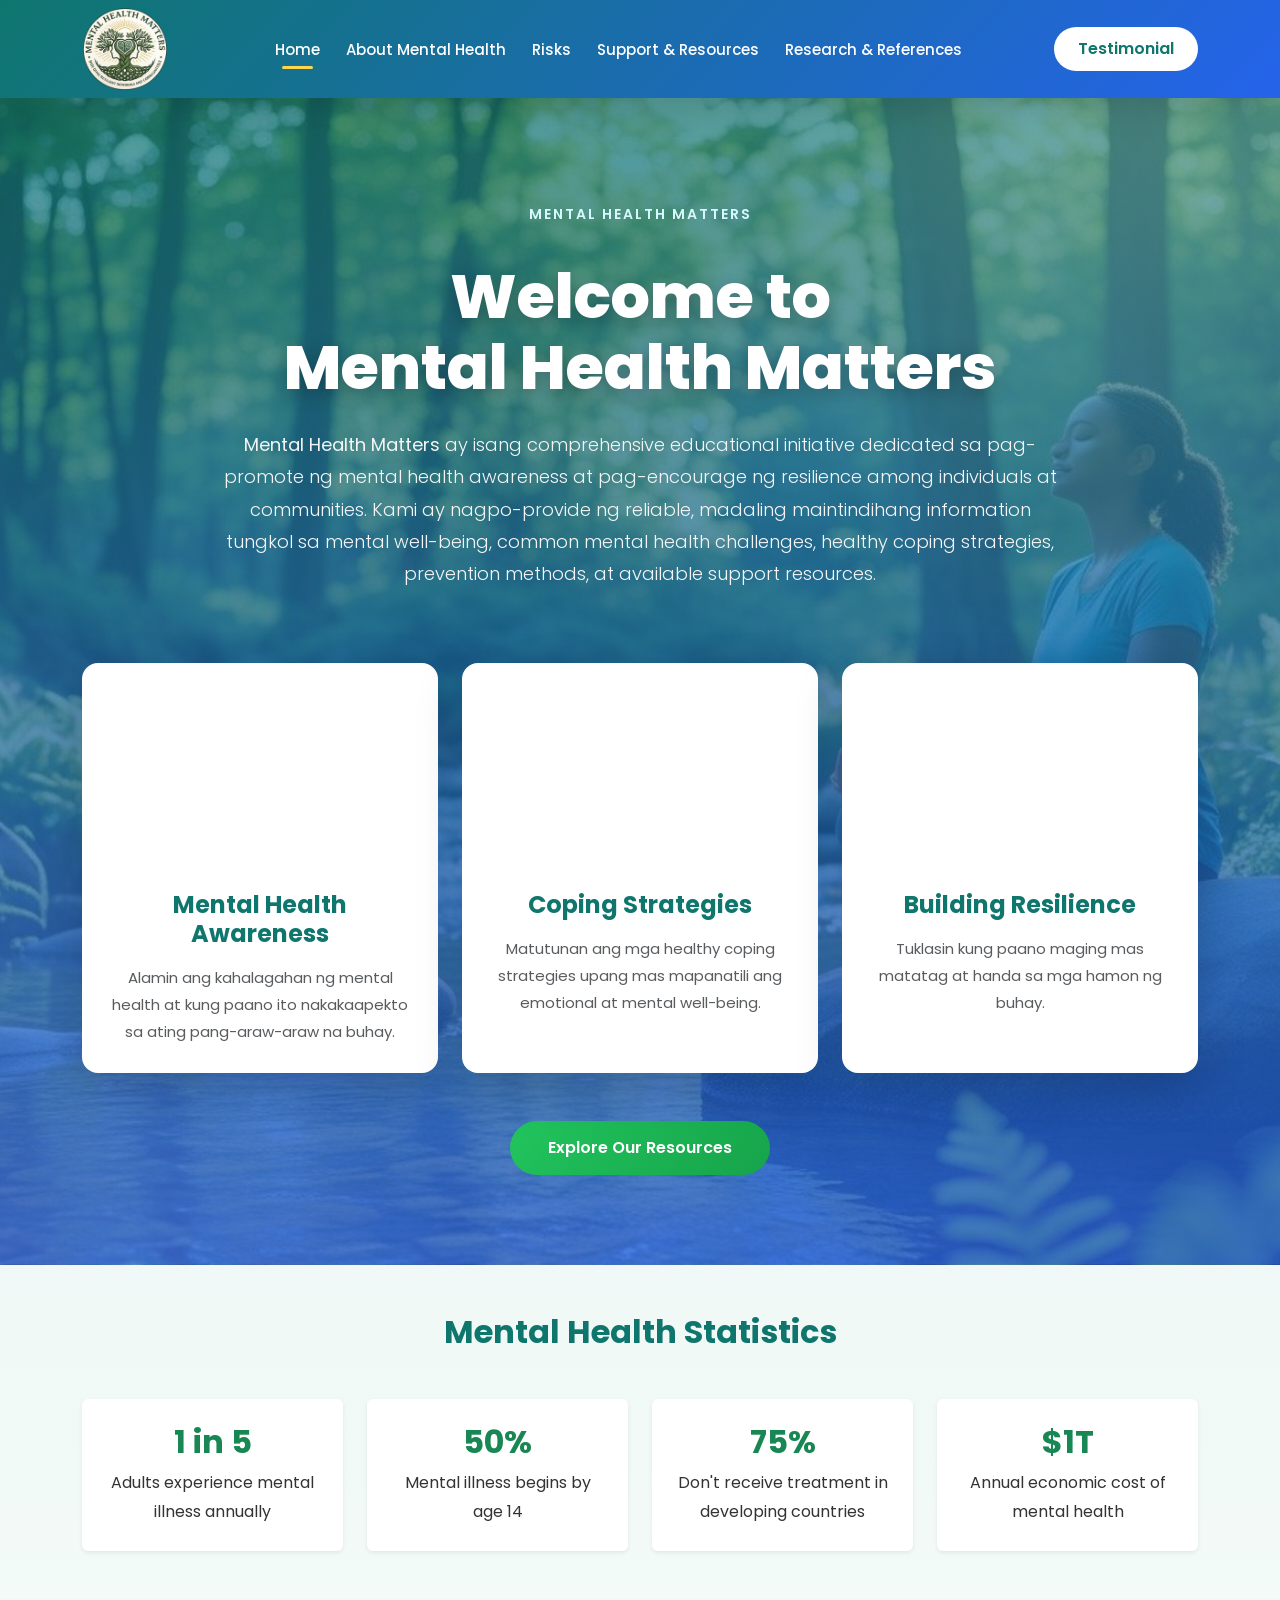
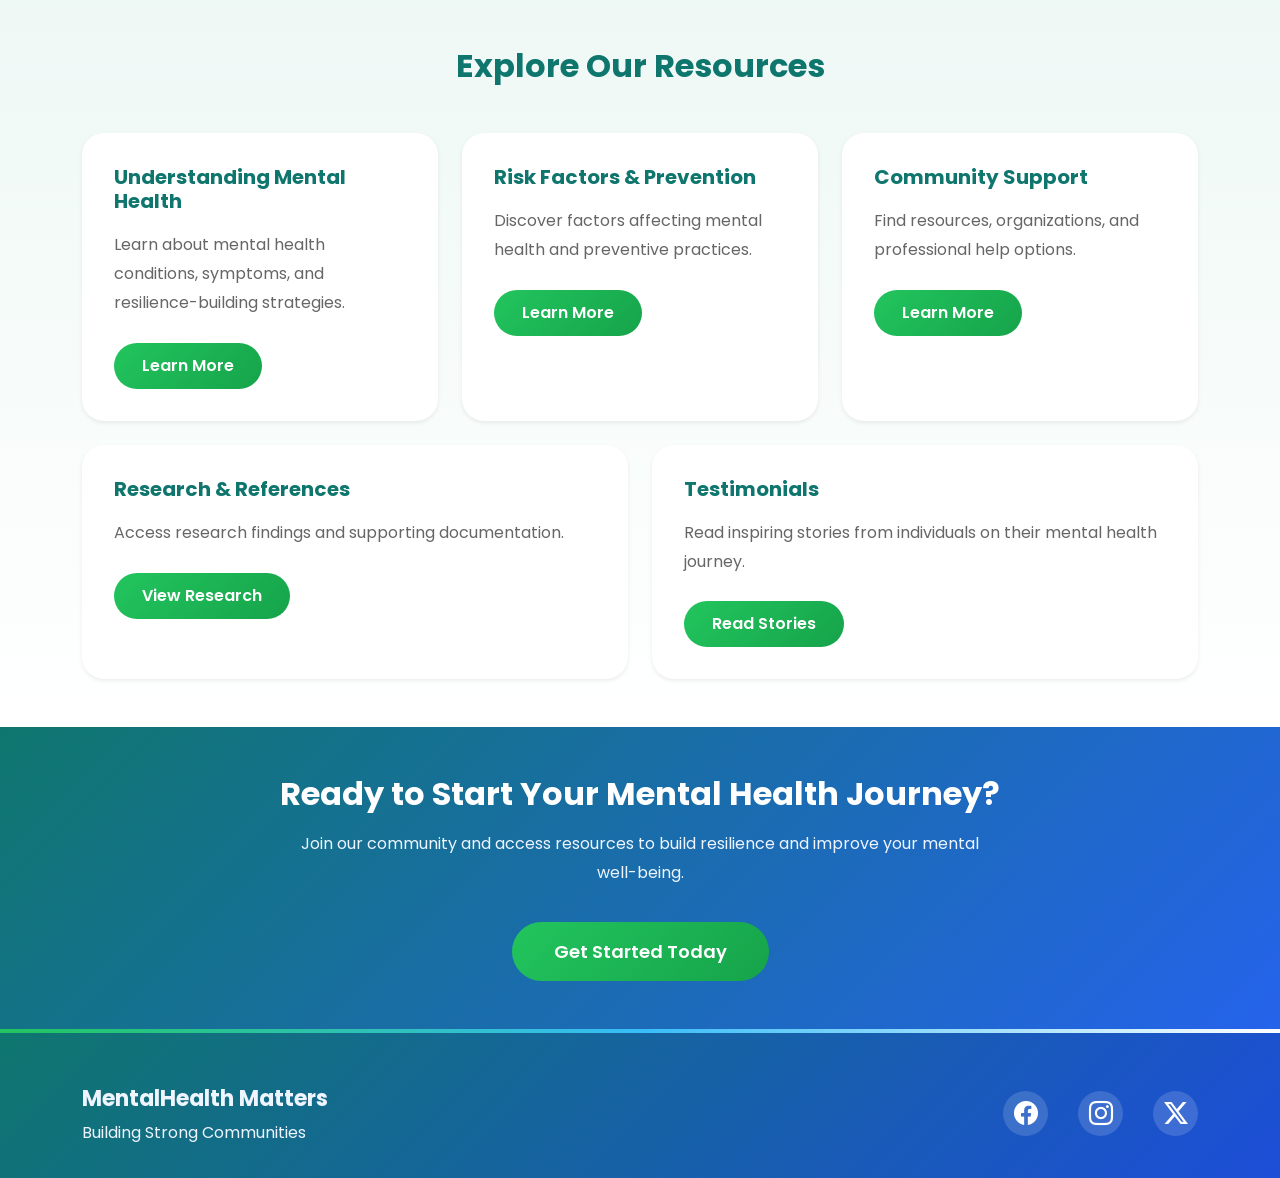
==== index.html @ 5b7d7fb6 "Add files via upload" ====
<!doctype html>
<html lang="en">
  <head>
    <meta charset="UTF-8" />
    <meta name="viewport" content="width=device-width, initial-scale=1" />
    <title>Mental Health Matters</title>
    <link rel="stylesheet" href="css/bootstrap.min.css" />
    <!-- Google Font -->
    <link
      href="https://fonts.googleapis.com/css2?family=Poppins:wght@300;400;500;600;700;800&display=swap"
      rel="stylesheet"
    />
    <link
      href="https://cdn.jsdelivr.net/npm/bootstrap-icons@1.11.3/font/bootstrap-icons.css"
      rel="stylesheet"
    />
    <!-- Custom CSS -->
    <link rel="stylesheet" href="css/style.css" />
  </head>

  <body>
    <!-- NAVBAR -->

    <nav class="navbar navbar-expand-lg">
      <div class="container">
        <a class="navbar-brand" href="#">
          <img src="/images/logo.png" class="logo img-fluid" alt="Logo" />
        </a>

        <button
          class="navbar-toggler"
          type="button"
          data-bs-toggle="offcanvas"
          data-bs-target="#mobileMenu"
        >
          <span class="navbar-toggler-icon"></span>
        </button>

        <div class="collapse navbar-collapse justify-content-center">
          <ul class="navbar-nav">
            <li class="nav-item">
              <a class="nav-link active" href="#">Home</a>
            </li>

            <li class="nav-item">
              <a class="nav-link" href="about.html">About Mental Health</a>
            </li>

            <li class="nav-item">
              <a class="nav-link" href="risks.html">Risks</a>
            </li>
            <li class="nav-item">
              <a class="nav-link" href="resources.html">Support & Resources</a>
            </li>

            <li class="nav-item">
              <a class="nav-link" href="research.html">Research & References</a>
            </li>
          </ul>
        </div>

        <a href="testimonial.html" class="btn btn-login d-none d-lg-inline">
          Testimonial
        </a>
      </div>
    </nav>

    <!-- OFFCANVAS -->

    <div class="offcanvas offcanvas-start" id="mobileMenu">
      <div class="offcanvas-header">
        <h5>Menu</h5>

        <button class="btn-close" data-bs-dismiss="offcanvas"></button>
      </div>

      <div class="offcanvas-body">
        <ul class="navbar-nav">
          <li class="nav-item mb-2">
            <a class="nav-link active" href="index.html">Home</a>
          </li>

          <li class="nav-item mb-2">
            <a class="nav-link" href="about.html">About Mental Health</a>
          </li>
          <li class="nav-item mb-2">
            <a class="nav-link" href="risks.html">Risks</a>
          </li>

          <li class="nav-item">
            <a class="nav-link" href="resources.html">Support & Resources</a>
          </li>

          <li class="nav-item mb-2">
            <a class="nav-link" href="research.html">Research & References</a>
          </li>
          <a href="#" class="btn btn-success rounded-pill"> Testimonial </a>
        </ul>
      </div>
    </div>

    <section class="hero reveal">
      <div class="container">
        <small class="text-uppercase">Mental Health Matters</small>

        <h1 class="mt-3">
          Welcome to <br />
          Mental Health Matters
        </h1>

        <p class="lead mt-4 mx-auto" style="max-width: 850px">
          <strong>Mental Health Matters</strong> ay isang comprehensive
          educational initiative dedicated sa pag-promote ng mental health
          awareness at pag-encourage ng resilience among individuals at
          communities. Kami ay nagpo-provide ng reliable, madaling maintindihang
          information tungkol sa mental well-being, common mental health
          challenges, healthy coping strategies, prevention methods, at
          available support resources.
        </p>

        <div class="row g-4 mt-5">
          <!-- Video 1 -->
          <div class="col-lg-4 col-md-6">
            <div
              class="card border-0 shadow-lg h-100 rounded-4 overflow-hidden"
            >
              <div class="ratio ratio-16x9">
                <iframe
                  src="https://www.youtube.com/embed/Hv_jIuBOJn8"
                  title="Mental Health Video 1"
                  allowfullscreen
                >
                </iframe>
              </div>

              <div class="card-body">
                <h4 class="fw-bold">Mental Health Awareness</h4>

                <p class="text-muted">
                  Alamin ang kahalagahan ng mental health at kung paano ito
                  nakakaapekto sa ating pang-araw-araw na buhay.
                </p>
              </div>
            </div>
          </div>

          <!-- Video 2 -->
          <div class="col-lg-4 col-md-6">
            <div
              class="card border-0 shadow-lg h-100 rounded-4 overflow-hidden"
            >
              <div class="ratio ratio-16x9">
                <iframe
                  src="https://www.youtube.com/embed/H_V9Z8RaaWo"
                  title="Mental Health Video 2"
                  allowfullscreen
                >
                </iframe>
              </div>

              <div class="card-body">
                <h4 class="fw-bold">Coping Strategies</h4>

                <p class="text-muted">
                  Matutunan ang mga healthy coping strategies upang mas
                  mapanatili ang emotional at mental well-being.
                </p>
              </div>
            </div>
          </div>

          <!-- Video 3 -->
          <div class="col-lg-4 col-md-6 mx-md-auto">
            <div
              class="card border-0 shadow-lg h-100 rounded-4 overflow-hidden"
            >
              <div class="ratio ratio-16x9">
                <iframe
                  src="https://www.youtube.com/embed/SvfWxRh9TGE"
                  title="Mental Health Video 3"
                  allowfullscreen
                >
                </iframe>
              </div>

              <div class="card-body">
                <h4 class="fw-bold">Building Resilience</h4>

                <p class="text-muted">
                  Tuklasin kung paano maging mas matatag at handa sa mga hamon
                  ng buhay.
                </p>
              </div>
            </div>
          </div>
        </div>

        <a href="about.html" class="btn btn-start mt-5">
          Explore Our Resources
        </a>
      </div>
    </section>

    <!-- Mental Health Statistics -->
    <section class="py-5 reveal">
      <div class="container">
        <div class="text-center mb-5">
          <h2 class="fw-bold">Mental Health Statistics</h2>
        </div>

        <div class="row g-4 text-center">
          <div class="col-md-3 col-6">
            <div class="p-4 shadow-sm rounded bg-white h-100">
              <h2 class="fw-bold text-success">1 in 5</h2>
              <p class="mb-0">Adults experience mental illness annually</p>
            </div>
          </div>

          <div class="col-md-3 col-6">
            <div class="p-4 shadow-sm rounded bg-white h-100">
              <h2 class="fw-bold text-success">50%</h2>
              <p class="mb-0">Mental illness begins by age 14</p>
            </div>
          </div>

          <div class="col-md-3 col-6">
            <div class="p-4 shadow-sm rounded bg-white h-100">
              <h2 class="fw-bold text-success">75%</h2>
              <p class="mb-0">
                Don't receive treatment in developing countries
              </p>
            </div>
          </div>

          <div class="col-md-3 col-6">
            <div class="p-4 shadow-sm rounded bg-white h-100">
              <h2 class="fw-bold text-success">$1T</h2>
              <p class="mb-0">Annual economic cost of mental health</p>
            </div>
          </div>
        </div>
      </div>
    </section>

    <!-- Explore Resources -->
    <section class="py-5 bg-light reveal">
      <div class="container">
        <div class="text-center mb-5">
          <h2 class="fw-bold">Explore Our Resources</h2>
        </div>

        <div class="row g-4">
          <div class="col-lg-4 col-md-6">
            <div class="card h-100 shadow-sm border-0">
              <div class="card-body">
                <h5 class="fw-bold">Understanding Mental Health</h5>
                <p>
                  Learn about mental health conditions, symptoms, and
                  resilience-building strategies.
                </p>
                <a href="about.html" class="btn btn-success rounded-pill">
                  Learn More
                </a>
              </div>
            </div>
          </div>

          <div class="col-lg-4 col-md-6">
            <div class="card h-100 shadow-sm border-0">
              <div class="card-body">
                <h5 class="fw-bold">Risk Factors & Prevention</h5>
                <p>
                  Discover factors affecting mental health and preventive
                  practices.
                </p>
                <a href="risks.html" class="btn btn-success rounded-pill">
                  Learn More
                </a>
              </div>
            </div>
          </div>

          <div class="col-lg-4 col-md-6">
            <div class="card h-100 shadow-sm border-0">
              <div class="card-body">
                <h5 class="fw-bold">Community Support</h5>
                <p>
                  Find resources, organizations, and professional help options.
                </p>
                <a href="resources.html" class="btn btn-success rounded-pill">
                  Learn More
                </a>
              </div>
            </div>
          </div>

          <div class="col-lg-6">
            <div class="card h-100 shadow-sm border-0">
              <div class="card-body">
                <h5 class="fw-bold">Research & References</h5>
                <p>Access research findings and supporting documentation.</p>
                <a href="research.html" class="btn btn-success rounded-pill">
                  View Research
                </a>
              </div>
            </div>
          </div>

          <div class="col-lg-6">
            <div class="card h-100 shadow-sm border-0">
              <div class="card-body">
                <h5 class="fw-bold">Testimonials</h5>
                <p>
                  Read inspiring stories from individuals on their mental health
                  journey.
                </p>
                <a href="testimonial.html" class="btn btn-success rounded-pill">
                  Read Stories
                </a>
              </div>
            </div>
          </div>
        </div>
      </div>
    </section>

    <!-- CTA -->
    <section class="py-5 text-center reveal">
      <div class="container">
        <h2 class="fw-bold">Ready to Start Your Mental Health Journey?</h2>

        <p class="mt-3">
          Join our community and access resources to build resilience and
          improve your mental well-being.
        </p>

        <a href="about.html" class="btn btn-success btn-lg rounded-pill">
          Get Started Today
        </a>
      </div>
    </section>
    <!-- FOOTER -->

    <footer>
      <div class="container">
        <div class="row align-items-center">
          <div class="col-md-6">
            <strong>MentalHealth Matters</strong><br />
            Building Strong Communities
          </div>

          <div class="col-md-6 text-md-end social">
            <a href="#" class="me-3 text-decoration-none" aria-label="Facebook">
              <i class="bi bi-facebook fs-4"></i>
            </a>
            <a
              href="#"
              class="me-3 text-decoration-none"
              aria-label="Instagram"
            >
              <i class="bi bi-instagram fs-4"></i>
            </a>
            <a href="#" class="text-decoration-none" aria-label="Twitter (X)">
              <i class="bi bi-twitter-x fs-4"></i>
            </a>
          </div>
        </div>
      </div>
    </footer>
   <a href="#" id="backToTop" class="back-to-top">
      <i class="bi bi-arrow-up"></i>
    </a>
    <script src="js/bootstrap.bundle.min.js"></script>
    <script src="js/mental-health.js"></script>
 
      </body>
</html>
---- css/style.css ----
*,
*::before,
*::after {
  margin: 0;
  padding: 0;
  box-sizing: border-box;
}

html {
  scroll-behavior: smooth;
}

body {
  font-family: "Poppins", sans-serif;
  color: #333;
  line-height: 1.8;
  overflow-x: hidden;

  padding-top: 90px;

  background: linear-gradient(to bottom, #f7fcff 0%, #eef8f5 40%, #ffffff 100%);
}

/* ==========================
   IMAGES
========================== */

img {
  max-width: 100%;
  height: auto;
  display: block;
}

/* ==========================
   LINKS
========================== */

a {
  text-decoration: none;
  transition: 0.3s;
}

/* ==========================
   SECTION SPACING
========================== */

section {
  padding: 90px 0;
}

/* ==========================
   NAVBAR
========================== */

.navbar {
  position: fixed;
  top: 0;
  left: 0;
  width: 100%;

  z-index: 1050;

  background: linear-gradient(135deg, #0f766e, #2563eb);

  box-shadow: 0 10px 30px rgba(0, 0, 0, 0.12);

  transition: 0.35s;
}

/* LOGO */

.logo {
  width: 85px;
  height: auto;

  transition: 0.35s;
}

.logo:hover {
  transform: rotate(-5deg) scale(1.05);
}

.navbar-brand {
  padding: 0;
}

/* MENU */

.navbar-nav {
  align-items: center;
}

.navbar-nav .nav-link {
  position: relative;

  color: #fff !important;

  font-size: 15px;

  font-weight: 500;

  margin: 0 5px;

  padding: 12px 18px;

  transition: 0.3s;
}

.navbar-nav .nav-link:hover {
  color: #ffd54f !important;
}

.navbar-nav .nav-link::after {
  content: "";

  position: absolute;

  left: 15px;

  right: 15px;

  bottom: 6px;

  height: 3px;

  border-radius: 10px;

  background: #ffd54f;

  transform: scaleX(0);

  transition: 0.3s;
}

.navbar-nav .nav-link:hover::after,
.navbar-nav .nav-link.active::after {
  transform: scaleX(1);
}

/* LOGIN BUTTON */

.btn-login {
  background: #fff;

  color: #0f766e;

  border-radius: 40px;

  padding: 10px 24px;

  font-weight: 600;

  border: none;

  transition: 0.35s;
}

.btn-login:hover {
  background: #ffd54f;

  color: #111;

  transform: translateY(-3px);

  box-shadow: 0 10px 25px rgba(0, 0, 0, 0.18);
}

/* TOGGLER */

.navbar-toggler {
  border: none;
}

.navbar-toggler:focus {
  box-shadow: none;
}

/* ==========================
   HERO
========================== */

.hero {
  position: relative;

  overflow: hidden;

  text-align: center;

  color: #fff;

  padding: 110px 0 90px;

  background:
    linear-gradient(rgba(15, 118, 110, 0.7), rgba(37, 99, 235, 0.75)),
    url("/images/mental-health-bg.jpg");

  background-size: cover;

  background-position: center;

  background-repeat: no-repeat;
}

.hero::before {
  content: "";

  position: absolute;

  inset: 0;

  background:
    radial-gradient(
      circle at top right,
      rgba(255, 255, 255, 0.2),
      transparent 35%
    ),
    radial-gradient(
      circle at bottom left,
      rgba(255, 255, 255, 0.1),
      transparent 40%
    );
}

.hero .container {
  position: relative;

  z-index: 5;
}

/* SMALL TITLE */

.hero small {
  display: inline-block;

  color: #d7f8ff;

  font-weight: 600;

  letter-spacing: 2px;

  text-transform: uppercase;

  margin-bottom: 18px;
}

/* MAIN TITLE */

.hero h1 {
  font-size: 62px;

  font-weight: 800;

  line-height: 1.15;

  margin-bottom: 25px;

  text-shadow: 0 5px 18px rgba(0, 0, 0, 0.25);
}

/* DESCRIPTION */

.hero p {
  max-width: 900px;

  margin: auto;

  color: #f5f5f5;

  font-size: 18px;
}

/* ==========================
   HERO BUTTON
========================== */

.btn-start {
  display: inline-block;

  margin-top: 40px;

  background: linear-gradient(135deg, #22c55e, #16a34a);

  color: #fff;

  border: none;

  border-radius: 40px;

  padding: 15px 38px;

  font-size: 16px;

  font-weight: 600;

  transition: 0.35s;
}

.btn-start:hover {
  color: #fff;

  transform: translateY(-5px);

  box-shadow: 0 18px 35px rgba(34, 197, 94, 0.45);
}

/* ==========================
   VIDEO CARDS
========================== */

.hero .card {
  border: none;

  border-radius: 22px;

  overflow: hidden;

  background: #fff;

  transition: 0.35s;

  box-shadow: 0 15px 35px rgba(0, 0, 0, 0.12);
}

.hero .card:hover {
  transform: translateY(-10px);

  box-shadow: 0 25px 45px rgba(0, 0, 0, 0.2);
}

.hero iframe {
  border: none;
}

.hero .card-body {
  padding: 28px;
}

.hero .card h4 {
  color: #0f766e;

  font-weight: 700;

  margin-bottom: 15px;
}

.hero .card p {
  color: #666;

  font-size: 15px;
}

/* ==========================
   GENERIC CARDS
========================== */

.card {
  border: none;

  border-radius: 20px;

  transition: 0.35s;

  overflow: hidden;

  box-shadow: 0 12px 28px rgba(0, 0, 0, 0.08);
}

.card:hover {
  transform: translateY(-8px);

  box-shadow: 0 20px 40px rgba(0, 0, 0, 0.15);
}

/* ==========================
   RESPONSIVE
========================== */

@media (max-width: 992px) {
  .logo {
    width: 72px;
  }

  .hero h1 {
    font-size: 48px;
  }
}

@media (max-width: 768px) {
  body {
    padding-top: 80px;
  }

  section {
    padding: 70px 0;
  }

  .logo {
    width: 60px;
  }

  .hero {
    padding: 90px 0 70px;
  }

  .hero h1 {
    font-size: 38px;
  }

  .hero p {
    font-size: 16px;
  }

  .btn-start {
    padding: 13px 30px;
  }
}

@media (max-width: 576px) {
  .hero h1 {
    font-size: 32px;
  }

  .hero p {
    font-size: 15px;
  }

  .navbar-nav .nav-link {
    padding: 12px 0;
  }
}

/* ==========================
   MENTAL HEALTH STATISTICS
========================== */

.stats-section {
  background: #f7fcff;
}

.stats-section .section-title,
.py-5 h2 {
  font-weight: 700;
  color: #0f766e;
}

.stats-card {
  background: #fff;

  border-radius: 20px;

  padding: 35px 25px;

  text-align: center;

  height: 100%;

  transition: 0.35s;

  box-shadow: 0 12px 30px rgba(0, 0, 0, 0.08);
}

.stats-card:hover {
  transform: translateY(-10px);

  box-shadow: 0 25px 45px rgba(0, 0, 0, 0.15);
}

.stats-card h2 {
  font-size: 42px;

  font-weight: 800;

  color: #22c55e;

  margin-bottom: 15px;
}

.stats-card p {
  color: #666;

  margin: 0;
}

/* Existing Bootstrap Cards */

.py-5 .shadow-sm {
  border: none !important;

  border-radius: 18px;

  transition: 0.35s;

  background: #fff;
}

.py-5 .shadow-sm:hover {
  transform: translateY(-8px);

  box-shadow: 0 20px 40px rgba(0, 0, 0, 0.15) !important;
}

/* ==========================
   EXPLORE RESOURCES
========================== */

.bg-light {
  background: linear-gradient(to bottom, #eef8f5, #ffffff) !important;
}

.bg-light .card {
  border: none;

  border-radius: 22px;

  overflow: hidden;

  transition: 0.35s;

  background: #fff;

  box-shadow: 0 15px 35px rgba(0, 0, 0, 0.08);
}

.bg-light .card:hover {
  transform: translateY(-10px);

  box-shadow: 0 25px 45px rgba(0, 0, 0, 0.15);
}

.bg-light .card-body {
  padding: 32px;
}

.bg-light .card h5 {
  color: #0f766e;

  font-weight: 700;

  margin-bottom: 18px;
}

.bg-light .card p {
  color: #666;

  margin-bottom: 25px;
}

/* ==========================
   BUTTONS
========================== */

.btn-success {
  background: linear-gradient(135deg, #22c55e, #16a34a);

  border: none;

  border-radius: 50px;

  padding: 11px 28px;

  font-weight: 600;

  transition: 0.35s;
}

.btn-success:hover {
  background: linear-gradient(135deg, #16a34a, #15803d);

  transform: translateY(-3px);

  box-shadow: 0 15px 30px rgba(34, 197, 94, 0.35);
}

.btn-lg {
  padding: 16px 42px;

  font-size: 18px;
}

/* ==========================
   CTA SECTION
========================== */

.cta-section {
  background: linear-gradient(135deg, #0f766e, #2563eb);

  color: #fff;

  text-align: center;
}

.cta-section h2 {
  color: #fff;

  font-weight: 700;
}

.cta-section p {
  color: #f2f2f2;

  font-size: 18px;

  max-width: 750px;

  margin: auto;
}

/* Existing CTA */

section.text-center {
  background: linear-gradient(135deg, #0f766e, #2563eb);

  color: #fff;
}

section.text-center h2 {
  color: #fff;

  font-weight: 700;
}

section.text-center p {
  color: #eef5ff;

  max-width: 700px;

  margin: auto auto 35px;
}

/* ==========================
   FOOTER
========================== */

footer {
  background: linear-gradient(135deg, #0f766e, #1d4ed8);

  color: #fff;

  margin-top: 0;

  padding: 50px 0 30px;

  position: relative;
}

footer::before {
  content: "";

  position: absolute;

  top: 0;

  left: 0;

  width: 100%;

  height: 4px;

  background: linear-gradient(90deg, #22c55e, #38bdf8, #ffffff);
}

footer strong {
  font-size: 22px;

  font-weight: 700;
}

footer p,
footer div {
  color: #eef5ff;
}

/* ==========================
   SOCIAL ICONS
========================== */

.social a {
  width: 45px;

  height: 45px;

  border-radius: 50%;

  display: inline-flex;

  justify-content: center;

  align-items: center;

  background: rgba(255, 255, 255, 0.15);

  color: #fff;

  margin-left: 10px;

  transition: 0.35s;
}

.social a:hover {
  background: #ffd54f;

  color: #0f172a;

  transform: translateY(-5px) rotate(8deg);
}

/* ==========================
   GENERIC SECTION TITLES
========================== */

.section-title {
  font-size: 42px;

  font-weight: 800;

  color: #0f766e;

  margin-bottom: 20px;
}

.section-subtitle {
  color: #64748b;

  font-size: 18px;

  margin-bottom: 50px;
}

/* ==========================
   RESPONSIVE
========================== */

@media (max-width: 768px) {
  .stats-card {
    padding: 25px;
  }

  .stats-card h2 {
    font-size: 34px;
  }

  .bg-light .card-body {
    padding: 25px;
  }

  footer {
    text-align: center;
  }

  .social {
    margin-top: 20px;
  }
}

@media (max-width: 576px) {
  .section-title {
    font-size: 30px;
  }

  .btn-lg {
    padding: 14px 28px;

    font-size: 16px;
  }
}

/* =====================================================
   FLOATING TESTIMONIAL BUTTON
=====================================================*/

.floating-testimonial {
  position: fixed;

  right: 25px;

  bottom: 30px;

  width: 65px;

  height: 65px;

  border-radius: 50%;

  display: flex;

  align-items: center;

  justify-content: center;

  background: linear-gradient(135deg, #22c55e, #16a34a);

  color: #fff;

  font-size: 26px;

  text-decoration: none;

  z-index: 999;

  box-shadow: 0 15px 35px rgba(0, 0, 0, 0.25);

  animation: pulse 2.5s infinite;

  transition: 0.35s;
}

.floating-testimonial:hover {
  transform: translateY(-8px) scale(1.08);

  color: #fff;
}

@keyframes pulse {
  0% {
    box-shadow: 0 0 0 0 rgba(34, 197, 94, 0.5);
  }

  70% {
    box-shadow: 0 0 0 18px rgba(34, 197, 94, 0);
  }

  100% {
    box-shadow: 0 0 0 0 rgba(34, 197, 94, 0);
  }
}

/* =====================================================
   CONSTRUCTION PAGE
=====================================================*/

.construction {
  min-height: 75vh;

  display: flex;

  align-items: center;

  background: linear-gradient(180deg, #f7fcff, #eef8f5);
}

.construction-img {
  animation: floatImage 4s ease-in-out infinite;
}

@keyframes floatImage {
  0% {
    transform: translateY(0);
  }

  50% {
    transform: translateY(-15px);
  }

  100% {
    transform: translateY(0);
  }
}

/* =====================================================
   RESILIENCE SECTION
=====================================================*/

.resilience {
  background: #fff;

  padding: 90px 0;
}

.section-subtitle {
  color: #0f766e;

  font-weight: 600;

  letter-spacing: 2px;

  text-transform: uppercase;
}

.section-title {
  font-size: 42px;

  font-weight: 800;

  color: #0f766e;

  margin-bottom: 25px;
}

.resilience p {
  color: #666;

  text-align: justify;
}

.feature-card {
  background: #fff;

  border-radius: 20px;

  padding: 30px;

  text-align: center;

  transition: 0.35s;

  box-shadow: 0 10px 30px rgba(0, 0, 0, 0.08);

  height: 100%;
}

.feature-card:hover {
  transform: translateY(-10px);

  box-shadow: 0 20px 45px rgba(0, 0, 0, 0.15);
}

.feature-icon {
  width: 90px;

  height: 90px;

  margin: auto;

  border-radius: 50%;

  background: linear-gradient(135deg, #22c55e, #0ea5e9);

  display: flex;

  justify-content: center;

  align-items: center;

  margin-bottom: 20px;
}

.feature-icon i {
  color: #fff;

  font-size: 36px;
}

/* =====================================================
   RISK SECTION
=====================================================*/

.risk-section {
  background: #f7fcff;

  padding: 90px 0;
}

.risk-card {
  background: #fff;

  border-radius: 20px;

  padding: 30px;

  transition: 0.35s;

  height: 100%;

  box-shadow: 0 10px 30px rgba(0, 0, 0, 0.08);
}

.risk-card:hover {
  transform: translateY(-10px);

  box-shadow: 0 20px 45px rgba(0, 0, 0, 0.15);
}

.risk-icon {
  width: 70px;

  height: 70px;

  border-radius: 50%;

  background: linear-gradient(135deg, #0ea5e9, #22c55e);

  display: flex;

  justify-content: center;

  align-items: center;

  margin-bottom: 20px;
}

.risk-icon i {
  color: #fff;

  font-size: 28px;
}

.risk-card h5 {
  color: #0f766e;

  font-weight: 700;
}

.risk-card p {
  color: #666;

  text-align: justify;
}

/* =====================================================
   COMMUNITY
=====================================================*/

.community-section {
  background: #fff;

  padding: 90px 0;
}

.resource-card {
  background: #fff;

  border-radius: 20px;

  padding: 30px;

  transition: 0.35s;

  box-shadow: 0 10px 30px rgba(0, 0, 0, 0.08);

  height: 100%;
}

.resource-card:hover {
  transform: translateY(-10px);

  box-shadow: 0 20px 45px rgba(0, 0, 0, 0.15);
}

.resource-icon {
  width: 70px;

  height: 70px;

  border-radius: 50%;

  background: linear-gradient(135deg, #22c55e, #0ea5e9);

  display: flex;

  align-items: center;

  justify-content: center;

  margin-bottom: 20px;
}

.resource-icon i {
  color: #fff;

  font-size: 28px;
}

.resource-card h5 {
  color: #0f766e;

  font-weight: 700;
}

.resource-card p {
  color: #666;

  text-align: justify;
}

.btn-resource {
  background: linear-gradient(135deg, #22c55e, #16a34a);

  color: #fff;

  border-radius: 30px;

  padding: 10px 26px;
}

.btn-resource:hover {
  color: #fff;

  transform: translateY(-3px);
}

.map-card {
  border-radius: 20px;

  overflow: hidden;

  box-shadow: 0 10px 30px rgba(0, 0, 0, 0.08);
}

.map-card iframe {
  width: 100%;

  min-height: 320px;

  border: 0;
}

/* =====================================================
   RESEARCH
=====================================================*/

.research-section {
  background: #f7fcff;

  padding: 90px 0;
}

.research-title {
  font-size: 44px;

  font-weight: 800;

  color: #0f766e;

  margin-bottom: 20px;
}

.research-box {
  background: #fff;

  border-radius: 20px;

  padding: 35px;

  height: 100%;

  transition: 0.35s;

  box-shadow: 0 10px 30px rgba(0, 0, 0, 0.08);
}

.research-box:hover {
  transform: translateY(-10px);

  box-shadow: 0 20px 45px rgba(0, 0, 0, 0.15);
}

.research-box h5 {
  color: #0f766e;

  font-weight: 700;
}

.research-box p {
  color: #666;

  text-align: justify;
}

.doc-icons {
  display: flex;

  gap: 18px;

  margin: 25px 0;
}

.doc-icons i {
  color: #22c55e;

  font-size: 34px;
}

.btn-research {
  background: linear-gradient(135deg, #22c55e, #16a34a);

  color: #fff;

  border-radius: 30px;

  padding: 10px 28px;
}

.btn-research:hover {
  color: #fff;
}

.reference-list li {
  margin-bottom: 12px;

  color: #555;
}

/* =====================================================
   EXPERTS
=====================================================*/

.expert {
  background: #fff;

  border-radius: 20px;

  padding: 35px 25px;

  text-align: center;

  transition: 0.35s;

  height: 100%;

  box-shadow: 0 10px 30px rgba(0, 0, 0, 0.08);
}

.expert:hover {
  transform: translateY(-10px);

  box-shadow: 0 20px 45px rgba(0, 0, 0, 0.15);
}

.expert img {
  width: 150px;

  height: 150px;

  object-fit: cover;

  border-radius: 50%;

  margin: auto;

  border: 6px solid #d1fae5;

  margin-bottom: 20px;
}

.expert h6 {
  color: #0f766e;

  font-size: 22px;

  font-weight: 700;
}

.expert small {
  color: #777;
}

/* =====================================================
   FADE ANIMATION
=====================================================*/

.fade-up {
  animation: fadeUp 0.8s ease;
}

@keyframes fadeUp {
  from {
    opacity: 0;

    transform: translateY(40px);
  }

  to {
    opacity: 1;

    transform: translateY(0);
  }
}

/* =====================================================
   RESPONSIVE
=====================================================*/

@media (max-width: 992px) {
  .research-title {
    font-size: 36px;
  }
}

@media (max-width: 768px) {
  .section-title {
    font-size: 32px;
  }

  .research-title {
    font-size: 32px;
  }

  .floating-testimonial {
    width: 58px;

    height: 58px;

    right: 18px;

    bottom: 20px;
  }

  .expert img {
    width: 120px;

    height: 120px;
  }
}

@media (max-width: 576px) {
  .section-title {
    font-size: 28px;
  }

  .research-title {
    font-size: 28px;
  }

  .feature-card,
  .risk-card,
  .resource-card,
  .research-box,
  .expert {
    padding: 24px;
  }
}

/* ===========================
   SCROLL ANIMATION
=========================== */

.reveal {
  opacity: 0;
  transform: translateY(60px);
  transition: all 0.8s ease;
}

.reveal.active {
  opacity: 1;
  transform: translateY(0);
}

.reveal-left {
  opacity: 0;
  transform: translateX(-70px);
  transition: all 0.8s ease;
}

.reveal-left.active {
  opacity: 1;
  transform: translateX(0);
}

.reveal-right {
  opacity: 0;
  transform: translateX(70px);
  transition: all 0.8s ease;
}

.reveal-right.active {
  opacity: 1;
  transform: translateX(0);
}
/* ===========================
   BACK TO TOP
=========================== */

.back-to-top {
  position: fixed;
  right: 25px;
  bottom: 25px;

  width: 55px;
  height: 55px;

  display: flex;
  align-items: center;
  justify-content: center;

  background: linear-gradient(135deg, #22c55e, #16a34a);
  color: #fff;

  border-radius: 50%;

  font-size: 24px;

  text-decoration: none;

  box-shadow: 0 10px 25px rgba(0, 0, 0, 0.25);

  opacity: 0;
  visibility: hidden;

  transform: translateY(20px);

  transition: 0.35s;

  z-index: 9999;
}

.back-to-top.show {
  opacity: 1;
  visibility: visible;
  transform: translateY(0);
}

.back-to-top:hover {
  color: #fff;
  transform: translateY(-5px);
  box-shadow: 0 18px 35px rgba(0, 0, 0, 0.35);
}

/*====================================
 ABOUT PAGE HERO
====================================*/

.about-hero {
  position: relative;

  overflow: hidden;

  min-height: 90vh;

  display: flex;

  align-items: center;

  padding: 120px 0 90px;

  background:
    linear-gradient(rgba(8, 40, 52, 0.75), rgba(15, 118, 110, 0.72)),
    url("/images/about-bg.jpg");

  background-size: cover;

  background-position: center;

  background-repeat: no-repeat;
}

.about-hero::before {
  content: "";

  position: absolute;

  inset: 0;

  background:
    radial-gradient(
      circle at top right,
      rgba(255, 255, 255, 0.12),
      transparent 35%
    ),
    radial-gradient(
      circle at bottom left,
      rgba(34, 197, 94, 0.15),
      transparent 45%
    );
}

.about-hero .container {
  position: relative;

  z-index: 2;
}

/* Header */

.about-hero small {
  display: inline-block;

  color: #9be7ff;

  font-size: 15px;

  font-weight: 700;

  letter-spacing: 3px;

  text-transform: uppercase;

  margin-bottom: 20px;
}

.about-hero h1 {
  color: #fff;

  font-size: 58px;

  font-weight: 800;

  line-height: 1.2;

  margin-bottom: 25px;

  text-shadow: 0 5px 15px rgba(0, 0, 0, 0.25);
}

.about-hero .lead {
  max-width: 850px;

  margin: auto;

  color: #f2f8ff;

  font-size: 20px;
}

/* Video */

.about-hero iframe {
  border: none;

  border-radius: 20px;

  box-shadow: 0 15px 40px rgba(0, 0, 0, 0.25);
}

/* Content Cards */

.about-hero section {
  background: #fff;

  border-radius: 24px;

  padding: 45px;

  margin-top: 60px;

  box-shadow: 0 15px 45px rgba(0, 0, 0, 0.08);
}

.about-hero section h2 {
  color: #0f766e;

  font-size: 36px;

  font-weight: 700;

  margin-bottom: 20px;
}

.about-hero section p {
  color: #666;

  text-align: justify;

  line-height: 1.8;
}

/* Bootstrap Cards */

.about-hero .card {
  border: none;

  border-radius: 20px;

  transition: 0.35s;

  overflow: hidden;

  box-shadow: 0 12px 30px rgba(0, 0, 0, 0.08);
}

.about-hero .card:hover {
  transform: translateY(-10px);

  box-shadow: 0 20px 45px rgba(0, 0, 0, 0.15);
}

.about-hero .card-body {
  padding: 30px;
}

.about-hero .card h4 {
  color: #0f766e;

  font-weight: 700;
}

.about-hero .card p {
  color: #666;
}

/* Alerts */

.about-hero .alert {
  border: none;

  border-radius: 20px;

  padding: 28px;

  margin-top: 25px;
}

.about-hero .alert-success {
  background: #e8f8ef;
}

.about-hero .alert-primary {
  background: #e8f2ff;
}

/* Responsive */

@media (max-width: 992px) {
  .about-hero h1 {
    font-size: 46px;
  }
}

@media (max-width: 768px) {
  .about-hero {
    padding: 90px 0 70px;
  }

  .about-hero h1 {
    font-size: 36px;
  }

  .about-hero .lead {
    font-size: 17px;
  }

  .about-hero section {
    padding: 30px;
  }
}

@media (max-width: 576px) {
  .about-hero h1 {
    font-size: 30px;
  }

  .about-hero section {
    padding: 25px;
  }
}

.about-hero .alert h4 {
  display: flex;
  align-items: center;
  gap: 10px;
  font-size: 1.3rem;
  margin-bottom: 15px;
}

.about-hero .alert h4 i {
  font-size: 1.5rem;
}
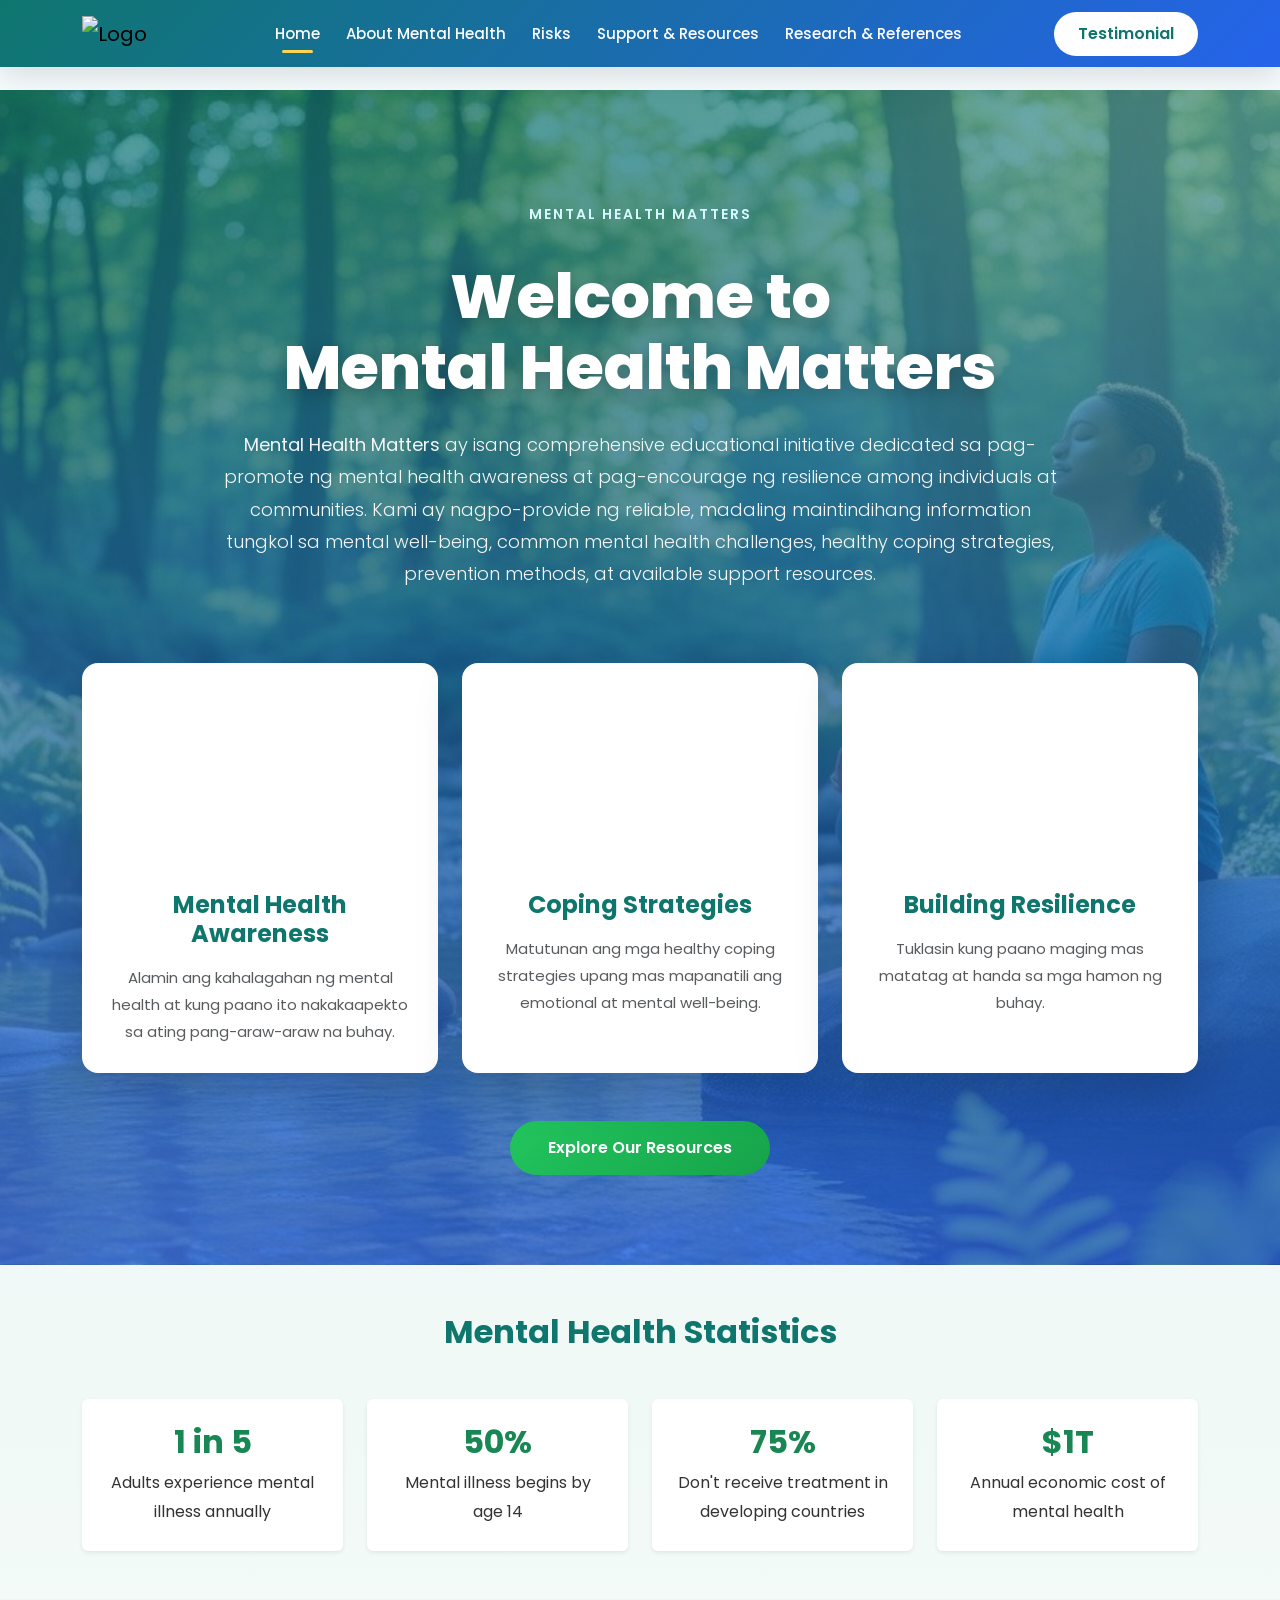
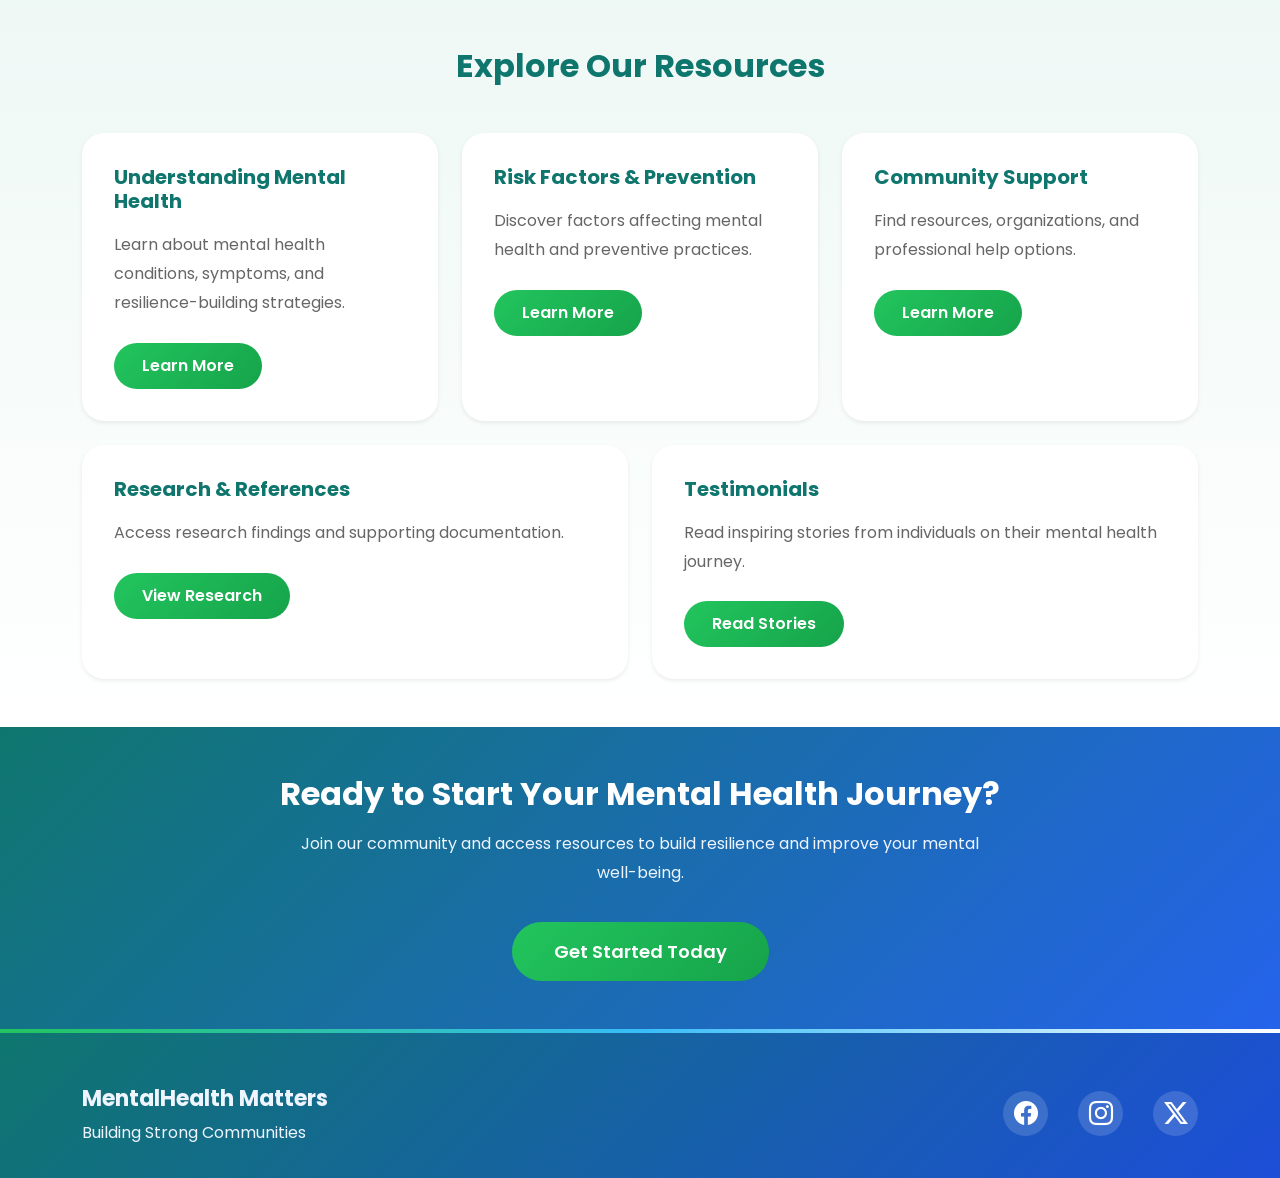
==== commit 511afa77: "Update index.html" ====
--- a/index.html
+++ b/index.html
@@ -24,7 +24,7 @@
     <nav class="navbar navbar-expand-lg">
       <div class="container">
         <a class="navbar-brand" href="#">
-          <img src="/images/logo.png" class="logo img-fluid" alt="Logo" />
+          <img src="/mental-health-matters/images/logo.png" class="logo img-fluid" alt="Logo" />
         </a>
 
         <button
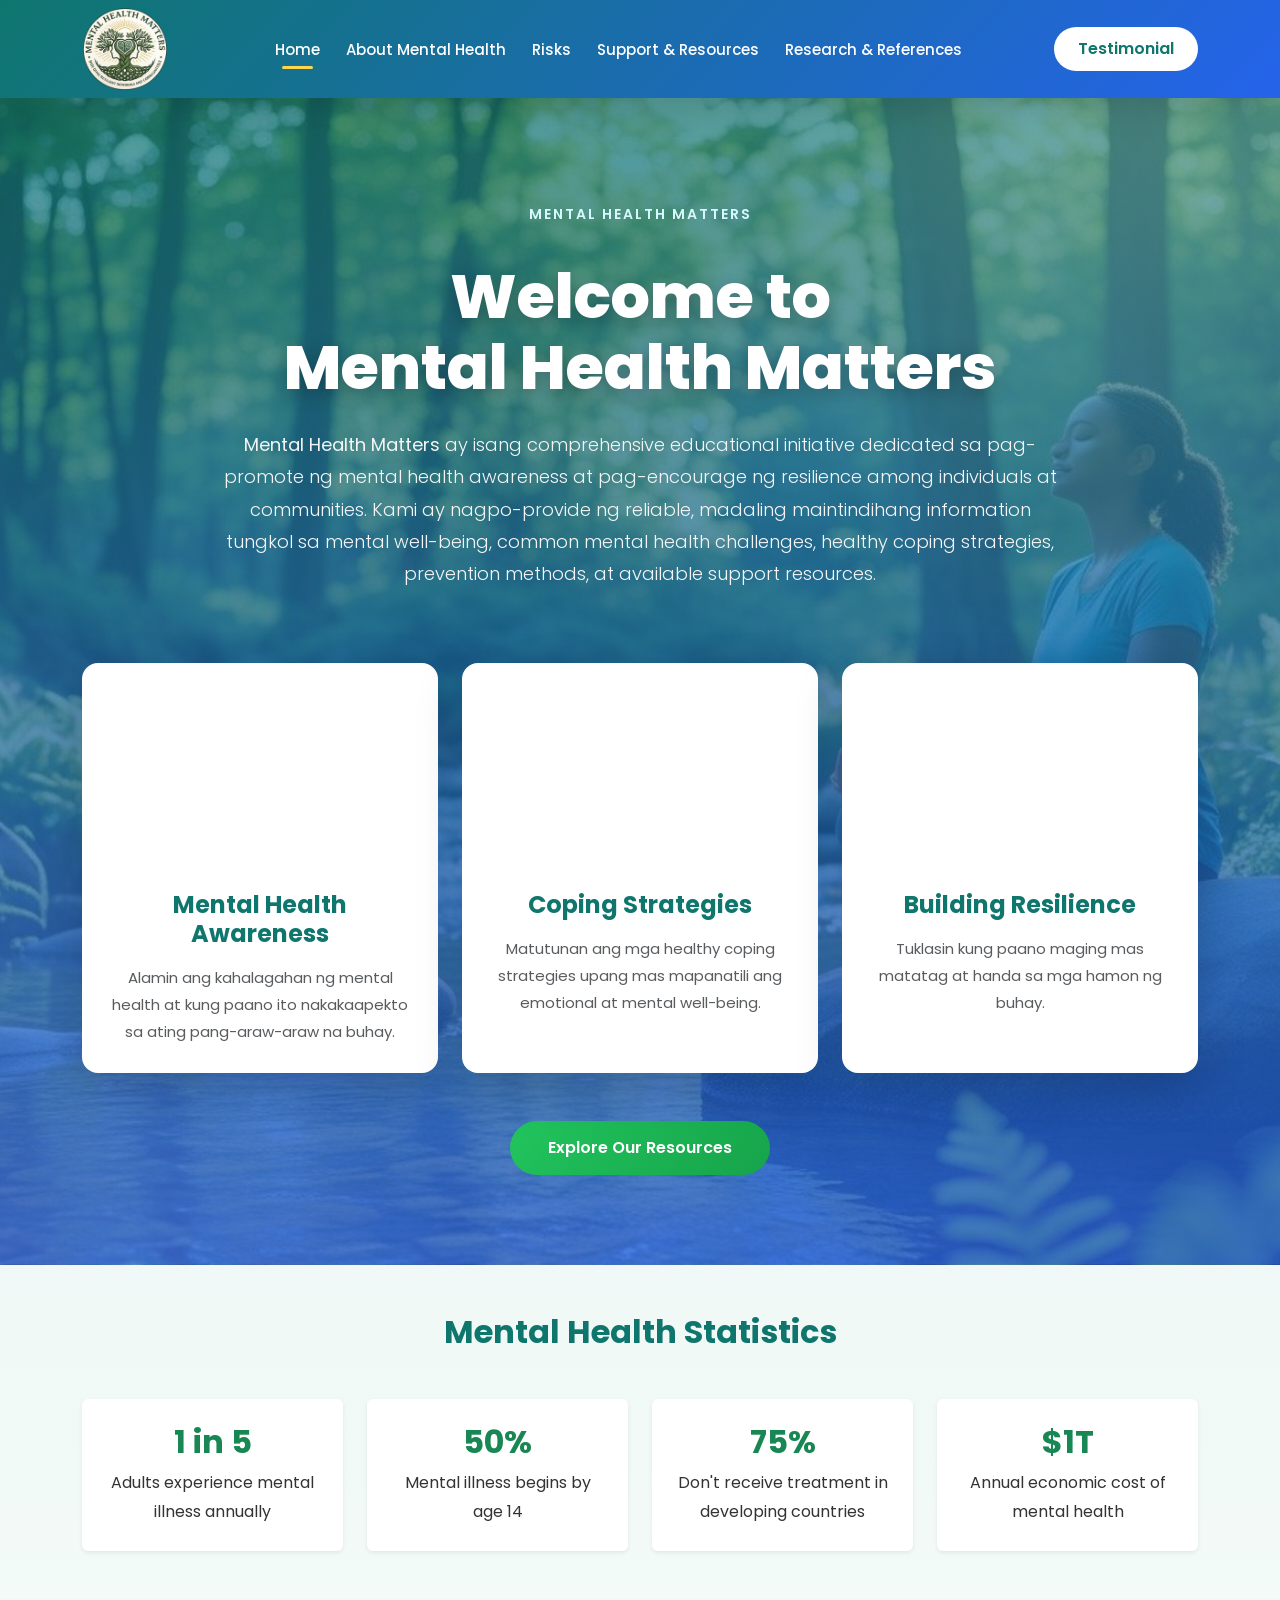
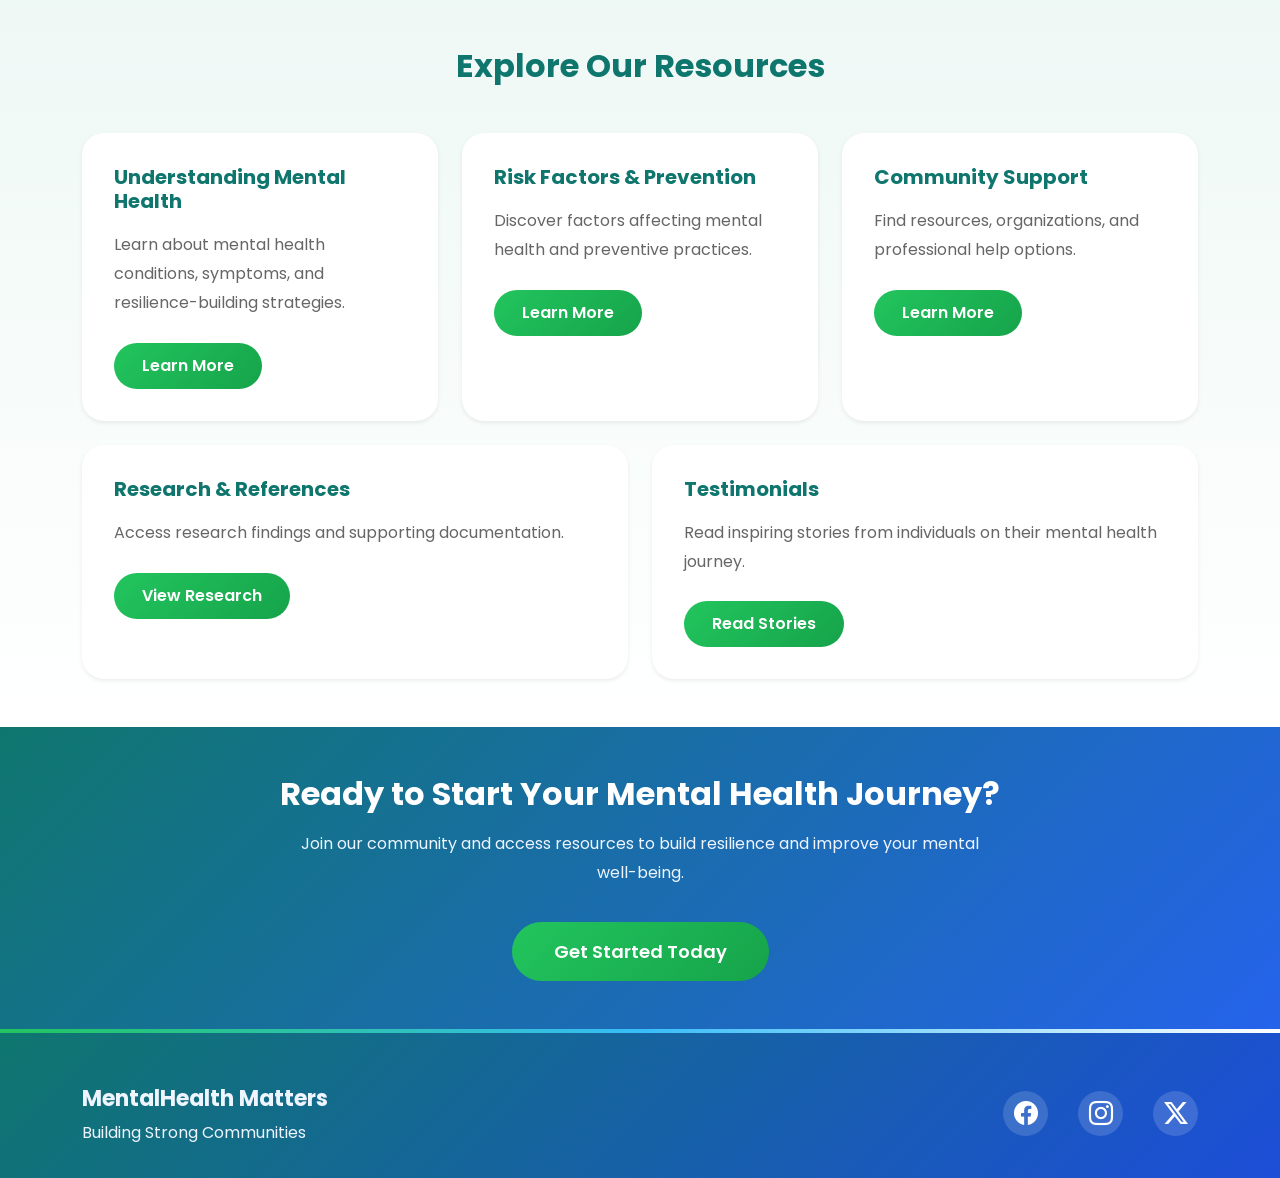
==== commit 11f7be52: "Update index.html" ====
--- a/index.html
+++ b/index.html
@@ -24,7 +24,7 @@
     <nav class="navbar navbar-expand-lg">
       <div class="container">
         <a class="navbar-brand" href="#">
-          <img src="/mental-health-matters/images/logo.png" class="logo img-fluid" alt="Logo" />
+          <img src="images/logo.png" class="logo img-fluid" alt="Logo" />
         </a>
 
         <button
